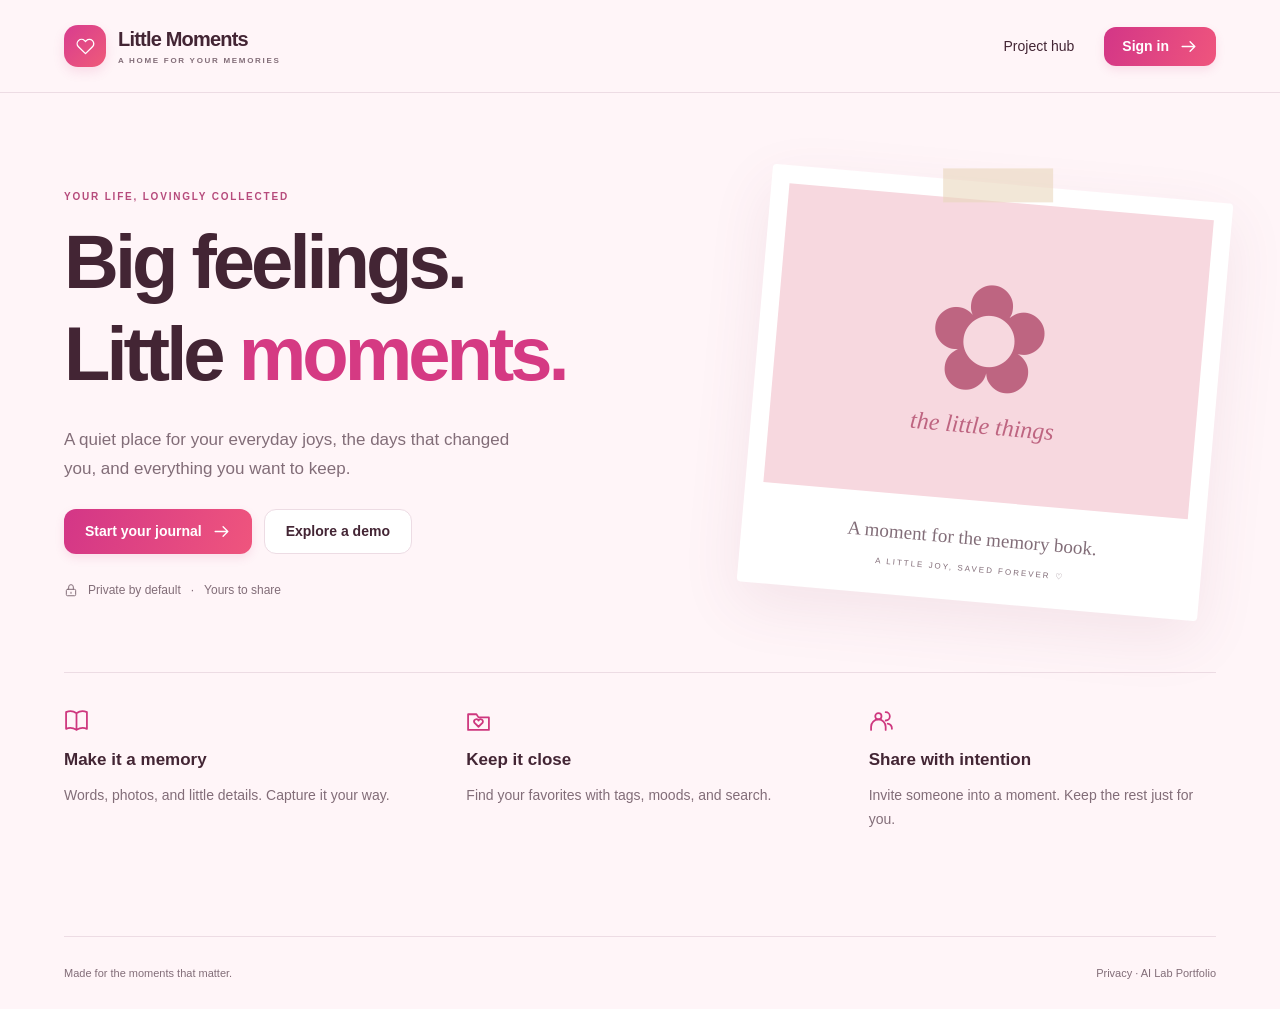
==== littlemoments/index.html @ affc3b86 "Add files via upload" ====
<!doctype html>
<html lang="en"><head><meta charset="utf-8"><meta name="viewport" content="width=device-width,initial-scale=1"><meta name="theme-color" content="#ce377e"><meta name="referrer" content="strict-origin-when-cross-origin"><title>Little Moments · Your memory journal</title><link rel="icon" href="icon.svg" type="image/svg+xml"><link rel="stylesheet" href="style.css"><script src="config.js" defer></script><script src="vendor/supabase.js" defer></script><script src="app.js" defer></script></head><body><div id="app"><main class="loading">Opening Little Moments…</main></div><noscript>Please enable JavaScript to use Little Moments.</noscript></body></html>
---- littlemoments/style.css ----
:root {
  font-family: "Segoe UI", Arial, sans-serif;
  color: #432534;
  background: #fff5f8;
  font-synthesis: none;
  --pink: #ce377e;
  --muted: #826d78;
  --line: #eddce4;
  --shadow: 0 8px 25px #59253809;
}
* {
  box-sizing: border-box;
}
body {
  margin: 0;
}
button,
input,
select,
textarea {
  font: inherit;
}
button,
a,
input,
select,
textarea {
  -webkit-tap-highlight-color: transparent;
}
button {
  cursor: pointer;
}
button:disabled {
  opacity: 0.55;
  cursor: wait;
}
button,
a {
  transition:
    background 0.16s,
    transform 0.16s;
}
button:focus-visible,
a:focus-visible,
input:focus-visible,
select:focus-visible,
textarea:focus-visible {
  outline: 3px solid #a74487;
  outline-offset: 3px;
}
button {
  border: 0;
  background: transparent;
  color: inherit;
}
a {
  color: inherit;
  text-decoration: none;
}
p {
  color: var(--muted);
  line-height: 1.7;
}
svg {
  width: 19px;
  height: 19px;
  stroke-width: 1.7;
  vertical-align: middle;
  flex-shrink: 0;
}
h1,
h2,
h3,
.brand {
  font-family: "Segoe UI", Arial, sans-serif;
}
h1 {
  font-size: 38px;
  letter-spacing: -1.5px;
  line-height: 1.22;
  margin: 12px 0;
}
h2 {
  font-size: 21px;
  letter-spacing: -0.6px;
}
h3 {
  font-size: 17px;
}
small {
  color: var(--muted);
}
header {
  display: flex;
  align-items: center;
  justify-content: space-between;
  padding: 25px 5%;
  border-bottom: 1px solid var(--line);
}
header nav {
  display: flex;
  align-items: center;
  gap: 30px;
  font-size: 14px;
}
.brand {
  display: flex;
  gap: 12px;
  align-items: center;
  font-size: 20px;
  font-weight: 800;
  letter-spacing: -0.8px;
}
.brand small {
  display: block;
  font-size: 8px;
  letter-spacing: 1.7px;
  font-weight: 600;
  margin-top: 5px;
}
.brandmark {
  display: grid;
  place-items: center;
  width: 42px;
  height: 42px;
  background: linear-gradient(135deg, #d83c8f, #ef5b79);
  border-radius: 14px;
  color: white;
  box-shadow: 0 5px 12px #d3397e22;
}
.primary,
.secondary {
  display: inline-flex;
  align-items: center;
  justify-content: center;
  gap: 10px;
  padding: 13px 21px;
  border-radius: 12px;
  font-weight: 600;
  font-size: 14px;
  white-space: nowrap;
}
.primary {
  background: linear-gradient(110deg, #d33687, #ef557d);
  color: white;
  box-shadow: 0 4px 10px #cc3e7d20;
}
.primary:hover {
  transform: translateY(-1px);
  filter: brightness(0.96);
}
.secondary {
  background: white;
  border: 1px solid var(--line);
}
.small {
  padding: 10px 18px;
}
.text-button {
  display: inline-flex;
  align-items: center;
  gap: 10px;
  color: #af346d;
  font-size: 13px;
  font-weight: 600;
}
.eyebrow {
  font-size: 10px;
  font-weight: 700;
  letter-spacing: 1.8px;
  color: #b64b7c;
}
.public {
  max-width: 1300px;
  margin: auto;
  padding: 0 5%;
}
.landing {
  display: grid;
  grid-template-columns: 1.3fr 1fr;
  gap: 90px;
  align-items: center;
  padding: 90px 0 70px;
}
.landing h1 {
  font-size: 76px;
  letter-spacing: -4px;
}
.landing h1 em,
.hero em {
  color: #d53a83;
  font-style: normal;
}
.landing p {
  max-width: 460px;
  font-size: 17px;
  margin: 25px 0;
}
.row {
  display: flex;
  gap: 12px;
}
.trust {
  display: flex;
  align-items: center;
  gap: 10px;
  font-size: 12px;
  color: var(--muted);
  margin-top: 27px;
}
.trust svg {
  width: 14px;
}
.keepsake {
  background: white;
  padding: 18px 18px 28px;
  box-shadow: 0 20px 60px #88425d18;
  transform: rotate(5deg);
  border-radius: 4px;
  position: relative;
}
.keepsake-art {
  height: 300px;
  display: flex;
  flex-direction: column;
  align-items: center;
  justify-content: center;
  background: #f7d8df;
  color: #be6581;
  font-size: 150px;
  line-height: 1;
}
.keepsake-art span {
  font-family: Georgia, serif;
  font-style: italic;
  font-size: 24px;
}
.keepsake p {
  text-align: center;
  font-family: Georgia, serif;
  font-size: 19px !important;
  margin: 22px 0 10px !important;
}
.keepsake small {
  display: block;
  text-align: center;
  font-size: 8px;
  letter-spacing: 2px;
}
.tape {
  position: absolute;
  top: -15px;
  left: 37%;
  width: 110px;
  height: 34px;
  background: #ead8bc99;
  transform: rotate(-5deg);
  z-index: 2;
}
.features {
  display: grid;
  grid-template-columns: repeat(3, 1fr);
  gap: 55px;
  padding: 35px 0 50px;
  border-top: 1px solid var(--line);
}
.features svg {
  color: var(--pink);
  width: 25px;
  height: 25px;
}
.features p {
  font-size: 14px;
}
.features h3 {
  margin-bottom: 6px;
}
footer {
  display: flex;
  justify-content: space-between;
  gap: 20px;
  padding: 30px 0;
  font-size: 11px;
  color: var(--muted);
  border-top: 1px solid var(--line);
  margin-top: 40px;
}
footer button {
  font-size: 11px;
  padding: 0;
}
.hero {
  background: white;
  border: 1px solid var(--line);
  border-radius: 25px;
  padding: 45px;
  margin-top: 40px;
}
.project-grid {
  display: grid;
  grid-template-columns: repeat(3, 1fr);
  gap: 25px;
  margin-top: 30px;
}
.project-art {
  display: grid;
  place-items: center;
  height: 140px;
  background: linear-gradient(120deg, #d73988, #ef547c);
  color: white;
  font-size: 70px;
  border-radius: 15px;
}
.shell {
  display: flex;
  min-height: 100vh;
}
aside {
  width: 245px;
  position: fixed;
  inset: 0 auto 0 0;
  background: #fffbfd;
  border-right: 1px solid var(--line);
  padding: 32px 22px;
  display: flex;
  flex-direction: column;
  z-index: 5;
}
aside .brand {
  font-size: 18px;
  gap: 10px;
}
aside .brandmark {
  width: 36px;
  height: 36px;
  border-radius: 12px;
}
aside .brand small {
  font-size: 7px;
  letter-spacing: 1.2px;
}
.nav-caption {
  font-size: 9px;
  letter-spacing: 2px;
  color: #a28c99;
  margin: 49px 15px 15px;
}
aside nav {
  display: grid;
  gap: 7px;
}
aside nav button {
  display: flex;
  align-items: center;
  gap: 12px;
  padding: 13px 14px;
  text-align: left;
  font-size: 13px;
  border-radius: 10px;
  color: #826b78;
}
aside nav button.active {
  background: #fbe6ee;
  color: #b93374;
  font-weight: 700;
}
.count {
  margin-left: auto;
  background: white;
  padding: 2px 6px;
  border-radius: 5px;
  font-size: 10px;
}
.sidebar-bottom {
  margin-top: auto;
}
.private-note {
  padding: 19px 12px;
  background: #fff3f7;
  border: 1px solid #f3e2e9;
  border-radius: 12px;
  margin: 30px 0 20px;
}
.private-note svg {
  color: #c16890;
  display: block;
  margin-bottom: 10px;
  width: 17px;
}
.private-note strong {
  font-size: 11px;
}
.private-note p {
  font-size: 10px;
  line-height: 1.6;
  margin-bottom: 0;
}
.sidebar-bottom > button {
  font-size: 12px;
  display: flex;
  gap: 10px;
  align-items: center;
  padding: 10px;
}
.workspace {
  margin-left: 245px;
  width: calc(100% - 245px);
}
.topbar {
  height: 80px;
  padding: 20px 45px;
  background: #fffafd;
}
.topbar > span {
  font-size: 9px;
  letter-spacing: 1.6px;
  color: #947d89;
}
.avatar {
  background: #f4dce8;
  border: 3px solid white;
  box-shadow: 0 0 0 1px #eddae3;
  border-radius: 50%;
  width: 35px;
  height: 35px;
  color: #b64a7b;
  font-weight: 700;
}
.journal-main {
  max-width: 1400px;
  padding: 42px 45px;
  margin: auto;
}
.page-heading {
  display: flex;
  justify-content: space-between;
  align-items: center;
  gap: 20px;
  margin-bottom: 30px;
}
.page-heading h1 {
  font-size: 32px;
  letter-spacing: -1.3px;
}
.page-heading p {
  font-size: 13px;
  margin: 10px 0 0;
}
.prompt {
  display: flex;
  align-items: center;
  gap: 20px;
  border: 1px solid #edcfdc;
  background: linear-gradient(110deg, #fbe8ef, #fff5f7);
  padding: 24px;
  border-radius: 16px;
  margin: 10px 0 32px;
}
.prompt-icon {
  width: 57px;
  height: 57px;
  border-radius: 50%;
  display: grid;
  place-items: center;
  background: #fff7fb;
  color: #c96c94;
  font-size: 38px;
}
.prompt h3 {
  margin: 8px 0 4px;
  font-size: 17px;
}
.prompt p {
  font-size: 11px;
  margin: 0;
}
.prompt .eyebrow {
  font-size: 8px;
}
.prompt button {
  margin-left: auto;
  white-space: nowrap;
}
.toolbar {
  display: flex;
  align-items: center;
  gap: 12px;
  margin-bottom: 22px;
}
.search {
  display: flex;
  align-items: center;
  gap: 10px;
  background: white;
  border: 1px solid var(--line);
  border-radius: 10px;
  padding: 0 13px;
  max-width: 390px;
  width: 100%;
  color: #ac95a1;
}
.search input {
  border: 0;
  padding: 12px 0;
  min-width: 0;
  background: none;
  outline: 0;
  width: 100%;
  font-size: 12px;
}
.toolbar select {
  font-size: 12px;
  width: auto;
  background: white;
  padding: 12px;
  border-radius: 10px;
}
.toolbar > span {
  margin-left: auto;
  font-size: 10px;
  color: #a08996;
  white-space: nowrap;
}
.memory-grid {
  display: grid;
  grid-template-columns: repeat(3, minmax(0, 1fr));
  gap: 22px;
}
.memory-card {
  border-radius: 16px;
  overflow: hidden;
  background: #fff;
  border: 1px solid var(--line);
  box-shadow: var(--shadow);
}
.card-open {
  display: block;
  width: 100%;
  padding: 0;
  text-align: left;
}
.card-open:hover h2 {
  color: var(--pink);
}
.memory-art {
  height: 180px;
  display: flex;
  align-items: center;
  justify-content: center;
  position: relative;
  overflow: hidden;
}
.memory-art > span {
  font-size: 100px;
  font-family: Georgia, serif;
  opacity: 0.75;
  transform: rotate(-15deg);
}
.memory-art small {
  position: absolute;
  right: 12px;
  top: 12px;
  background: #ffffffa1;
  border-radius: 20px;
  padding: 5px 10px;
  font-size: 9px;
  color: inherit;
}
.grateful {
  background: #f5dce4;
  color: #bb6c86;
}
.excited {
  background: #e8dff0;
  color: #9e7ebc;
}
.calm {
  background: #e1ebe4;
  color: #7f9b86;
}
.happy {
  background: #f9edcb;
  color: #c5a14d;
}
.nostalgic {
  background: #eee0d4;
  color: #b58c69;
}
.sad {
  background: #dfe8f1;
  color: #8ba1b7;
}
.card-body {
  padding: 20px 20px 16px;
}
.card-body time {
  font-size: 9px;
  letter-spacing: 0.6px;
  color: #a58c99;
  text-transform: uppercase;
}
.card-body h2 {
  font-size: 17px;
  line-height: 1.5;
  margin: 9px 0;
}
.card-body p {
  font-size: 12px;
  line-height: 1.8;
  display: -webkit-box;
  -webkit-line-clamp: 3;
  -webkit-box-orient: vertical;
  overflow: hidden;
  min-height: 64px;
  margin: 8px 0 15px;
  overflow-wrap: anywhere;
}
.tags {
  display: flex;
  gap: 6px;
  flex-wrap: wrap;
}
.tags span {
  font-size: 9px;
  padding: 4px 8px;
  background: #fcf0f4;
  border-radius: 5px;
  color: #b07992;
}
.card-footer {
  display: flex;
  justify-content: space-between;
  align-items: center;
  margin: 0 20px;
  padding: 12px 0;
  border-top: 1px solid #f4eaf0;
}
.card-footer > span {
  display: flex;
  gap: 5px;
  align-items: center;
  font-size: 9px;
  color: #ab94a1;
}
.card-footer svg {
  width: 13px;
  height: 13px;
}
.favorite {
  color: #bda9b3;
  padding: 5px;
}
.favorite.selected {
  color: #d34486;
}
.favorite.selected svg {
  fill: #efcade;
}
.workspace footer {
  margin: 30px 45px 0;
}
.empty {
  grid-column: 1/-1;
  text-align: center;
  padding: 60px 20px;
  border: 1px dashed #dfc4d1;
  border-radius: 15px;
  background: #fffafd;
}
.empty > svg {
  color: #c3769a;
  width: 35px;
  height: 35px;
}
.empty p {
  font-size: 13px;
}
.notice {
  border-radius: 10px;
  padding: 13px 18px;
  background: #f6e5ed;
  color: #844562;
  font-size: 13px;
  overflow-wrap: anywhere;
}
.announcement {
  display: flex;
  align-items: center;
  gap: 10px;
  background: #fff5d9;
  padding: 14px;
  border-radius: 12px;
  margin-bottom: 20px;
  font-size: 13px;
}
.panel {
  padding: 27px;
  border-radius: 18px;
  background: white;
  border: 1px solid var(--line);
  margin-bottom: 20px;
  box-shadow: var(--shadow);
}
.panel p {
  font-size: 13px;
}
.settings-grid {
  display: grid;
  grid-template-columns: 1fr 1fr;
  gap: 20px;
}
.sharing-code {
  display: block;
  padding: 15px;
  background: #fff4f8;
  border-radius: 10px;
  overflow-wrap: anywhere;
  font-size: 12px;
  margin: 20px 0;
}
.danger {
  color: #ac2d4f;
  padding: 12px;
  font-size: 13px;
}
.table-wrap {
  overflow: auto;
}
table {
  border-collapse: collapse;
  width: 100%;
  font-size: 12px;
  text-align: left;
}
th,
td {
  padding: 15px 10px;
  border-bottom: 1px solid var(--line);
}
td small {
  display: block;
  font-size: 9px;
  margin-top: 5px;
}
td button {
  color: var(--pink);
}
form {
  display: grid;
  gap: 17px;
}
label {
  display: grid;
  gap: 8px;
  font-size: 12px;
  font-weight: 600;
}
input,
select,
textarea {
  border: 1px solid #e7d6df;
  background: #fffcfd;
  border-radius: 9px;
  padding: 12px;
  color: #523341;
  width: 100%;
  font-size: 14px;
}
textarea {
  resize: vertical;
}
input::placeholder,
textarea::placeholder {
  color: #b39ea9;
}
label small {
  display: inline;
  font-weight: 400;
  font-size: 10px;
}
dialog {
  width: min(600px, calc(100% - 28px));
  max-height: 90vh;
  overflow: auto;
  border: 1px solid #eedce5;
  border-radius: 22px;
  padding: 35px;
  color: #432534;
  box-shadow: 0 25px 100px #40203333;
}
dialog::backdrop {
  background: #41243766;
  backdrop-filter: blur(4px);
}
dialog h2 {
  font-size: 27px;
  margin: 12px 0 18px;
}
dialog > p {
  font-size: 13px;
}
.close {
  position: absolute;
  right: 13px;
  top: 13px;
  padding: 7px;
  border-radius: 50%;
  color: #967887;
}
.close:hover {
  background: #fbe9f2;
}
.form-row {
  display: grid;
  grid-template-columns: 1fr 1fr;
  gap: 15px;
}
.hint {
  font-size: 11px !important;
  color: #9b8290;
  line-height: 1.7;
}
.hint svg {
  width: 13px;
}
.dialog-status {
  padding: 12px;
  background: #fff0f3;
  color: #993b60;
  border-radius: 9px;
  font-size: 12px;
  overflow-wrap: anywhere;
}
.auth-links {
  display: flex;
  justify-content: space-between;
  margin-top: 18px;
}
.auth-links button {
  font-size: 12px;
  color: #af3d76;
}
.full {
  width: 100%;
  margin-top: 20px;
}
.detail-mood {
  display: grid;
  place-items: center;
  font-size: 65px;
  height: 120px;
  border-radius: 12px;
  margin: 15px 0 23px;
}
.story {
  white-space: pre-wrap;
  overflow-wrap: anywhere;
  line-height: 1.9;
}
.detail-actions {
  display: flex;
  flex-wrap: wrap;
  gap: 8px;
  border-top: 1px solid var(--line);
  padding-top: 20px;
  margin-top: 25px;
}
.file-row {
  display: flex;
  align-items: center;
  justify-content: space-between;
  gap: 10px;
  border: 1px solid var(--line);
  border-radius: 8px;
  padding: 10px;
  margin: 9px 0;
  font-size: 12px;
}
.file-row button {
  display: flex;
  gap: 8px;
  align-items: center;
  overflow-wrap: anywhere;
  text-align: left;
}
.file-row code {
  overflow-wrap: anywhere;
  font-size: 10px;
}
.file-row svg {
  width: 15px;
}
.upload {
  position: relative;
  cursor: pointer;
  text-align: center;
  padding: 14px;
  background: #fff1f7;
  border: 1px dashed #da9bb9;
  border-radius: 10px;
  margin-top: 12px;
  color: #b13e74;
}
.upload input {
  font-size: 12px;
  background: white;
}
.empty-files {
  font-size: 12px;
}
.loading {
  display: grid;
  place-items: center;
  min-height: 100vh;
  color: #b14b7b;
}
@media (min-width: 1500px) {
  .memory-art {
    height: 220px;
  }
}
@media (max-width: 1150px) {
  aside {
    width: 215px;
    padding: 27px 16px;
  }
  .workspace {
    margin-left: 215px;
    width: calc(100% - 215px);
  }
  .journal-main {
    padding: 32px 25px;
  }
  .topbar {
    padding: 20px 25px;
  }
  .memory-grid {
    grid-template-columns: repeat(2, minmax(0, 1fr));
  }
  .page-heading h1 {
    font-size: 28px;
  }
  .prompt button {
    font-size: 0;
  }
  .prompt button svg {
    font-size: initial;
  }
  .landing {
    gap: 45px;
  }
  .landing h1 {
    font-size: 62px;
  }
  .keepsake-art {
    height: 260px;
  }
}
@media (max-width: 760px) {
  header {
    padding: 20px;
  }
  header nav {
    gap: 12px;
  }
  header nav > a {
    display: none;
  }
  .public {
    padding: 0 22px;
  }
  .landing {
    grid-template-columns: 1fr;
    padding: 55px 0 30px;
    gap: 45px;
  }
  .landing h1 {
    font-size: 59px;
  }
  .landing p {
    font-size: 15px;
  }
  .keepsake {
    max-width: 340px;
    margin: 0 auto 25px;
    transform: rotate(3deg);
    width: 85%;
  }
  .keepsake-art {
    height: 220px;
  }
  .features {
    gap: 25px;
    grid-template-columns: 1fr;
  }
  .features article {
    border-bottom: 1px solid var(--line);
    padding-bottom: 12px;
  }
  .project-grid {
    grid-template-columns: 1fr;
  }
  .hero {
    padding: 25px;
  }
  .hero h1 {
    font-size: 32px;
  }
  aside {
    position: static;
    width: 100%;
    padding: 18px 20px;
    border-right: 0;
    border-bottom: 1px solid var(--line);
  }
  aside .brand {
    font-size: 19px;
  }
  aside nav {
    display: flex;
    overflow: auto;
    margin-top: 15px;
    gap: 5px;
  }
  aside nav button {
    white-space: nowrap;
    padding: 10px;
    font-size: 11px;
    gap: 6px;
  }
  aside nav svg {
    width: 15px;
  }
  .nav-caption,
  .sidebar-bottom .private-note {
    display: none;
  }
  .sidebar-bottom {
    position: absolute;
    top: 24px;
    right: 14px;
  }
  .sidebar-bottom > button {
    font-size: 0;
  }
  .sidebar-bottom > button svg {
    width: 20px;
  }
  .shell {
    display: block;
  }
  .workspace {
    margin: 0;
    width: 100%;
  }
  .topbar {
    height: 55px;
    padding: 12px 22px;
  }
  .topbar > span {
    font-size: 7px;
    letter-spacing: 1px;
  }
  .journal-main {
    padding: 28px 20px;
  }
  .page-heading {
    align-items: flex-start;
    flex-direction: column;
    gap: 17px;
  }
  .page-heading h1 {
    font-size: 29px;
  }
  .page-heading .primary {
    padding: 11px 16px;
  }
  .prompt {
    gap: 12px;
    padding: 18px;
  }
  .prompt-icon {
    width: 40px;
    flex-shrink: 0;
    height: 40px;
    font-size: 30px;
  }
  .prompt h3 {
    font-size: 15px;
  }
  .prompt p {
    font-size: 10px;
  }
  .memory-grid {
    gap: 15px;
  }
  .memory-art {
    height: 140px;
  }
  .memory-art > span {
    font-size: 80px;
  }
  .card-body {
    padding: 15px;
  }
  .card-body h2 {
    font-size: 15px;
  }
  .card-body p {
    font-size: 11px;
  }
  .card-footer {
    margin: 0 15px;
  }
  .toolbar {
    flex-wrap: wrap;
  }
  .toolbar .search {
    max-width: none;
  }
  .toolbar select {
    flex: 1;
  }
  .settings-grid {
    grid-template-columns: 1fr;
    gap: 0;
  }
  .workspace footer {
    margin: 20px;
  }
  .panel {
    padding: 20px;
  }
  .form-row {
    grid-template-columns: 1fr;
  }
  dialog {
    padding: 30px 22px;
  }
  footer {
    font-size: 10px;
    flex-wrap: wrap;
  }
  .row {
    flex-wrap: wrap;
  }
}
@media (max-width: 420px) {
  .memory-grid {
    grid-template-columns: 1fr;
  }
  .memory-art {
    height: 180px;
  }
  .card-body p {
    min-height: auto;
  }
  .landing h1 {
    font-size: 52px;
  }
}
@media (prefers-reduced-motion: reduce) {
  * {
    transition: none !important;
    scroll-behavior: auto !important;
  }
}

/* Offline edition refinements */
[hidden] { display:none !important; }
.story, h2, .brand { overflow-wrap:anywhere; }
#attachment-preview { max-width:100%; }
@media(max-width:480px){header .brand {font-size:16px;gap:7px;}header .brand small {font-size:6px;}header .primary.small {font-size:11px;padding:10px;} .landing h1{letter-spacing:-2px;} }

.social-logins{text-align:center;border-top:1px solid var(--line);margin-top:22px;padding-top:14px}.social-logins .full{margin-top:10px}

:root[data-theme="dark"]{color-scheme:dark;background:#211b26;color:#f5e6ef;--muted:#c9b6c2;--line:#594352;--shadow:none}
[data-theme="dark"] aside,[data-theme="dark"] header,[data-theme="dark"] .panel,[data-theme="dark"] .memory-card,[data-theme="dark"] dialog,[data-theme="dark"] .search,[data-theme="dark"] .empty{background:#302535;color:#f5e6ef}
[data-theme="dark"] input,[data-theme="dark"] select,[data-theme="dark"] textarea{background:#271f2c;color:#f5e6ef;border-color:#796375}
[data-theme="dark"] .prompt,[data-theme="dark"] .private-note,[data-theme="dark"] .notice,[data-theme="dark"] .tags span{background:#493044;color:#f7ddea}
[data-theme="dark"] .secondary,[data-theme="dark"] aside nav button.active{background:#57394e;color:#fff}
[data-theme="dark"] .hint,[data-theme="dark"] .eyebrow,[data-theme="dark"] .topbar>span{color:#e9b9d0}
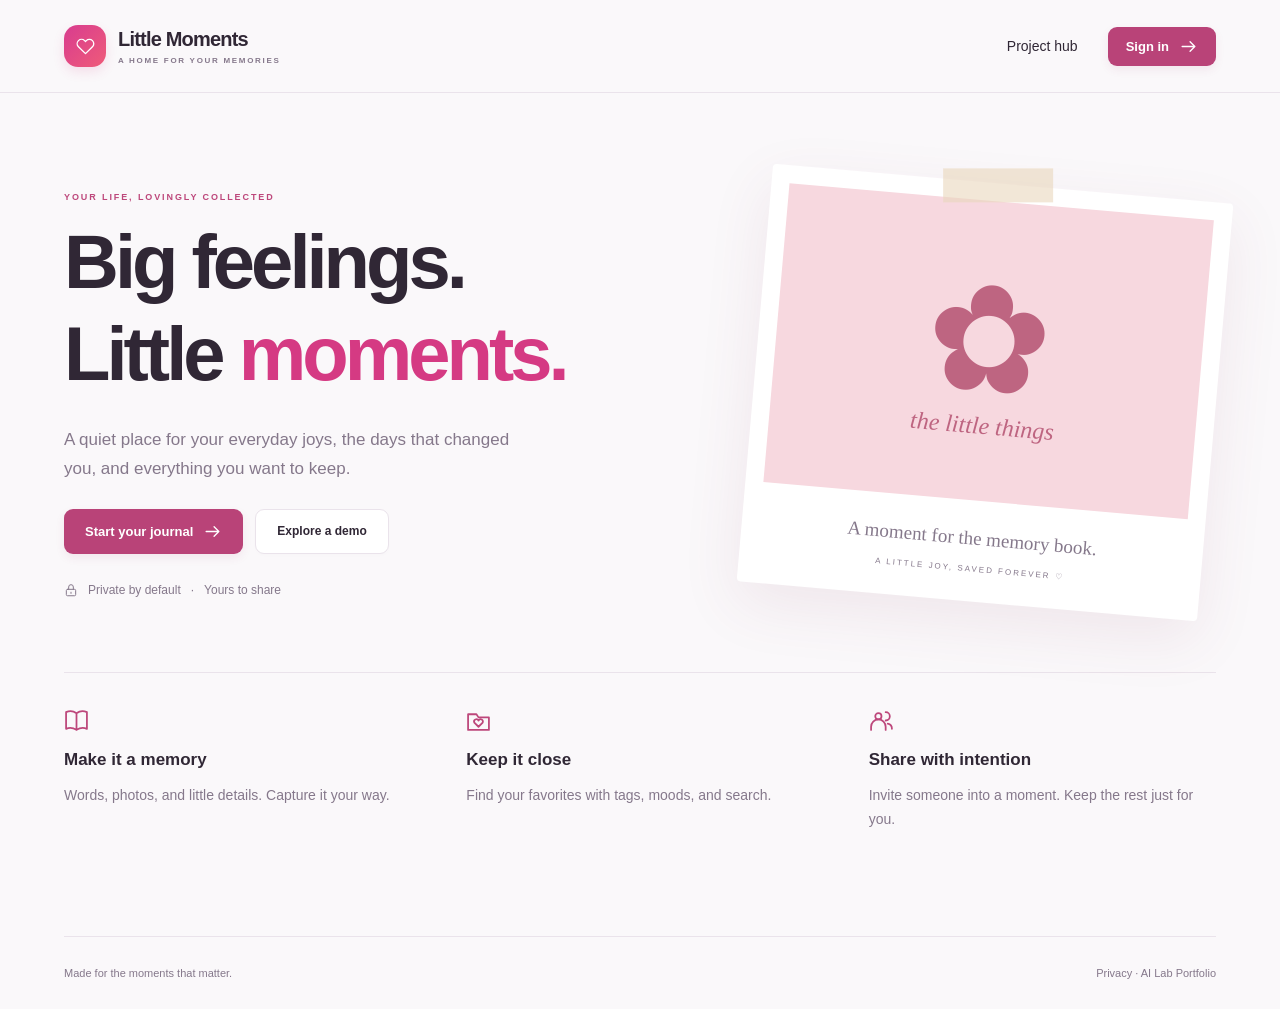
==== commit 31ad1122: "Update index.html" ====
--- a/littlemoments/index.html
+++ b/littlemoments/index.html
@@ -1,2 +1,2 @@
 <!doctype html>
-<html lang="en"><head><meta charset="utf-8"><meta name="viewport" content="width=device-width,initial-scale=1"><meta name="theme-color" content="#ce377e"><meta name="referrer" content="strict-origin-when-cross-origin"><title>Little Moments · Your memory journal</title><link rel="icon" href="icon.svg" type="image/svg+xml"><link rel="stylesheet" href="style.css"><script src="config.js" defer></script><script src="vendor/supabase.js" defer></script><script src="app.js" defer></script></head><body><div id="app"><main class="loading">Opening Little Moments…</main></div><noscript>Please enable JavaScript to use Little Moments.</noscript></body></html>+<html lang="en"><head><meta charset="utf-8"><meta name="viewport" content="width=device-width,initial-scale=1"><meta name="theme-color" content="#ce377e"><meta name="referrer" content="strict-origin-when-cross-origin"><title>Little Moments · Your memory journal</title><link rel="icon" href="icon.svg" type="image/svg+xml"><link rel="stylesheet" href="style.css?v=workspace2"><script src="config.js" defer></script><script src="vendor/supabase.js" defer></script><script src="app.js?v=workspace2" defer></script></head><body><div id="app"><main class="loading">Opening Little Moments…</main></div><noscript>Please enable JavaScript to use Little Moments.</noscript></body></html>
--- a/littlemoments/style.css
+++ b/littlemoments/style.css
@@ -1180,3 +1180,13 @@
 [data-theme="dark"] .prompt,[data-theme="dark"] .private-note,[data-theme="dark"] .notice,[data-theme="dark"] .tags span{background:#493044;color:#f7ddea}
 [data-theme="dark"] .secondary,[data-theme="dark"] aside nav button.active{background:#57394e;color:#fff}
 [data-theme="dark"] .hint,[data-theme="dark"] .eyebrow,[data-theme="dark"] .topbar>span{color:#e9b9d0}
+
+/* Workspace design inspired by the AP Study Hub's navigation and dashboard hierarchy. */
+:root{--surface:#ffffff;--canvas:#faf8fa;--surface-soft:#f4eff3;--ink:#302735;--muted:#85788b;--line:#eae3eb;--accent:#bd477b;--pink:#bd477b;--accent-soft:#f8e8f0;--shadow:0 4px 18px #33213c05;background:var(--canvas);color:var(--ink);font-family:Inter,'Segoe UI',Arial,sans-serif}
+:root[data-theme="dark"]{color-scheme:dark;--surface:#211f29;--canvas:#18171e;--surface-soft:#2b2734;--ink:#f2eaf3;--muted:#b8aabb;--line:#38313f;--accent:#f19ebd;--pink:#e780aa;--accent-soft:#3a2635;--shadow:none;background:var(--canvas);color:var(--ink)}
+body{background:var(--canvas);color:var(--ink)}h1,h2,h3,.brand{font-family:Inter,'Segoe UI',Arial,sans-serif}h1{font-weight:650;letter-spacing:-1.4px}button,a,input{touch-action:manipulation}button{color:inherit}p,small{color:var(--muted)}.primary{background:#b94378;color:white;box-shadow:0 4px 10px #a2366615;border-radius:9px;font-size:13px}.primary:hover{background:#a43568;transform:translateY(-1px)}.secondary{background:var(--surface);border:1px solid var(--line);color:var(--ink);border-radius:9px;font-size:12px;box-shadow:0 2px 3px #00000003}.secondary:hover{background:var(--surface-soft)}.text-button{color:var(--accent);font-size:12px}.eyebrow{color:var(--accent)!important;font-size:9px;font-weight:700;letter-spacing:1.9px}.shell{background:var(--canvas)}.shell aside{width:236px;padding:30px 19px;background:var(--surface)!important;border-color:var(--line)}aside .brand{font-size:17px;gap:9px}aside .brandmark{width:34px;height:34px;border-radius:11px}aside .brand small{font-size:6px;letter-spacing:1px}.sidebar-create{width:100%;margin-top:37px;margin-bottom:10px;padding:12px}.nav-caption{font-size:8px;letter-spacing:1.7px;margin:27px 13px 14px;color:var(--muted)}aside nav{gap:5px}aside nav button{font-size:12px;padding:11px 13px;color:var(--muted);font-weight:500;gap:12px}aside nav button.active{background:var(--accent-soft)!important;color:var(--accent)!important;font-weight:650}.nav-symbol{font-size:19px;width:20px;text-align:center}.count{background:var(--surface-soft);color:var(--muted);font-size:10px;padding:2px 6px}.sidebar-note{margin:26px 0;padding:20px 15px;border:1px solid var(--line);border-radius:12px;background:var(--canvas)}.sidebar-note>span{display:block;color:var(--accent);font-size:29px;margin-bottom:9px}.sidebar-note strong{font-size:12px}.sidebar-note p{font-size:11px;margin-bottom:0}.sidebar-person{display:flex!important;align-items:center;gap:12px!important;padding:5px 8px!important;text-align:left;width:100%}.sidebar-person strong{font-size:11px;display:block}.sidebar-person small{font-size:10px;display:block;margin-top:4px}.workspace{margin-left:236px;width:calc(100% - 236px)}.topbar{height:76px;padding:0 42px;background:var(--surface)!important;border-bottom:1px solid var(--line)}.breadcrumb{font-size:11px;color:var(--muted)}.breadcrumb span{padding:0 13px;color:var(--line)}.breadcrumb strong{color:var(--ink);font-weight:500}.top-actions{display:flex;align-items:center;gap:19px}.demo-pill,.saved-pill{font-size:10px;color:var(--muted)}.demo-pill{padding:5px 9px;border:1px solid var(--line);border-radius:5px}.avatar{background:var(--accent-soft);border:2px solid var(--surface);box-shadow:0 0 0 1px var(--line);color:var(--accent);font-size:11px;width:32px;height:32px;display:grid;place-items:center;flex-shrink:0}.profile-control{position:relative}.profile-trigger{display:flex;align-items:center;gap:10px;font-size:11px;padding:5px}.profile-trigger>span:last-child{margin-left:8px;color:var(--muted)}.profile-dropdown{position:absolute;right:0;top:49px;z-index:20;width:245px;background:var(--surface);border:1px solid var(--line);border-radius:13px;box-shadow:0 15px 45px #13091722;padding:8px}.menu-identity{padding:13px 12px;border-bottom:1px solid var(--line);margin-bottom:7px}.menu-identity strong{font-size:13px;display:block}.menu-identity small{font-size:10px;display:block;margin-top:5px}.profile-dropdown>button,.profile-dropdown>a{display:block;text-align:left;width:100%;font-size:12px;border-radius:6px;padding:11px 12px}.profile-dropdown>button:hover,.profile-dropdown>a:hover{background:var(--surface-soft)}.menu-signout{color:var(--accent)!important;border-top:1px solid var(--line);margin-top:6px}.theme-switch{width:57px;height:29px;border-radius:30px;position:relative;background:var(--surface-soft);border:1px solid var(--line);padding:0;display:flex;align-items:center;justify-content:space-around;color:var(--muted);flex-shrink:0}.theme-sun,.theme-moon{font-size:16px;z-index:2}.switch-thumb{position:absolute;width:23px;height:23px;border-radius:50%;top:2px;left:2px;background:var(--surface);box-shadow:0 1px 4px #00000022;transition:transform .2s}.theme-switch[aria-checked="true"] .switch-thumb{transform:translateX(28px)}.theme-switch[aria-checked="true"]{border-color:#77586e}.journal-main{max-width:1480px;padding:42px 42px 20px}.page-heading{margin-bottom:31px}.page-heading h1{font-size:30px;margin-top:13px;line-height:1.3}.page-heading p{font-size:12px;margin-top:10px}.page-heading>.primary{padding:12px 18px}.metric-grid{display:grid;grid-template-columns:repeat(3,minmax(0,1fr));gap:19px;margin-bottom:34px}.metric{border:1px solid var(--line);background:var(--surface);border-radius:13px;padding:22px;display:flex;flex-direction:column;position:relative;min-height:140px;box-shadow:var(--shadow)}.metric>span:not(.metric-icon){font-size:11px;color:var(--muted);margin-bottom:10px}.metric>strong{font-size:31px;font-weight:600;line-height:1}.metric>small{font-size:10px;margin-top:13px}.metric-icon{position:absolute;right:20px;top:20px;background:var(--accent-soft);color:var(--accent);border-radius:9px;display:grid;place-items:center;width:34px;height:34px;font-size:20px}.overview-split{display:grid;grid-template-columns:minmax(0,1fr) 265px;gap:27px}.section-heading{display:flex;align-items:center;justify-content:space-between;margin-bottom:19px;gap:12px}.section-heading h2{font-size:18px;font-weight:600;margin:7px 0 0}.section-heading>span{font-size:11px;color:var(--muted)}.recent-grid{grid-template-columns:repeat(2,minmax(0,1fr));gap:19px}.memory-card{background:var(--surface)!important;border-color:var(--line);border-radius:13px;box-shadow:var(--shadow);transition:transform .18s,border-color .18s}.memory-card:hover{transform:translateY(-3px);border-color:#c797b1}.memory-art{height:145px}.memory-art>span{font-size:80px}.card-body{padding:18px 19px 13px}.card-body h2{font-size:16px;font-weight:600;line-height:1.4;margin:10px 0}.card-body time{font-size:8px;letter-spacing:1px}.card-body p{font-size:11px;min-height:57px;-webkit-line-clamp:3}.card-footer{margin:0 18px;border-color:var(--line);padding:9px 0}.card-footer>span{font-size:9px}.tags span{background:var(--surface-soft)!important;color:var(--muted)!important;font-size:9px}.inspiration-card{padding:24px;background:var(--accent-soft);border:1px solid var(--line);border-radius:14px;margin-top:3px}.inspiration-flower{display:block;font-size:83px;color:var(--accent);line-height:1;margin:25px 0 18px}.inspiration-card h2{font-family:Georgia,serif;font-size:27px;font-weight:400;line-height:1.2;letter-spacing:-.6px}.inspiration-card p{font-size:11px;line-height:1.8}.inspiration-card .primary{width:100%;margin-top:14px;font-size:11px}.mini-panel{padding:24px;border:1px solid var(--line);background:var(--surface);border-radius:14px;margin-top:20px}.mini-panel h3{font-size:14px;margin:12px 0 19px}.mood-line{display:flex;justify-content:space-between;padding:10px 0;border-bottom:1px solid var(--line);font-size:11px;color:var(--muted)}.mood-line:last-child{border:0}.mood-line strong{color:var(--ink);font-size:11px}.toolbar{padding:0;margin:23px 0}.toolbar select,.search{background:var(--surface)!important;color:var(--ink);border-color:var(--line)}.trash-notice{display:flex;align-items:center;gap:19px;background:var(--surface-soft);border:1px solid var(--line);border-radius:12px;padding:24px;margin-bottom:27px}.trash-notice>span:first-child{font-size:34px;color:var(--accent)}.trash-notice strong{font-size:13px}.trash-notice p{font-size:11px;margin:6px 0 0}.trash-total{margin-left:auto;white-space:nowrap;font-size:11px;color:var(--muted)}.trash-list{border:1px solid var(--line);background:var(--surface);border-radius:13px;overflow:hidden}.trash-list-heading,.trash-row{display:grid;grid-template-columns:minmax(0,1fr) 160px 180px;align-items:center;gap:15px;padding:19px 24px}.trash-list-heading{font-size:8px;color:var(--muted);letter-spacing:1.4px;background:var(--surface-soft)}.trash-row{border-top:1px solid var(--line)}.trash-row>div:first-child{display:flex;align-items:center;gap:15px;min-width:0}.trash-icon{display:grid;place-items:center;width:44px;height:44px;border-radius:10px;font-size:27px;flex-shrink:0}.trash-row strong{font-size:12px}.trash-row small{display:block;font-size:10px;margin-top:6px}.trash-row time{font-size:11px;color:var(--muted)}.trash-row .secondary{padding:8px 12px;font-size:11px}.trash-row .danger{font-size:11px;padding:8px}.trash-empty{border:0;border-radius:0;background:transparent!important;padding:70px 20px}.trash-empty>span{font-size:44px;color:var(--muted)}.trash-empty h2{font-size:22px}.trash-empty .secondary{margin-top:15px}.shared-layout{display:grid;grid-template-columns:minmax(0,1fr) 280px;gap:28px;margin-top:15px}.badge{font-size:10px;background:var(--accent-soft);color:var(--accent);padding:4px 8px;border-radius:5px;vertical-align:middle}.shared-empty{border:1px dashed var(--line);border-radius:15px;min-height:390px;padding:55px 35px;text-align:center;background:var(--surface)}.envelope-art{font-size:85px;color:var(--accent);transform:rotate(-12deg);margin-bottom:25px}.shared-empty h2{font:26px Georgia,serif}.shared-empty p{font-size:12px;max-width:350px;margin:15px auto 25px}.shared-empty>span{font-size:10px;border:1px solid var(--line);padding:8px 13px;border-radius:20px;color:var(--muted)}.sharing-pass{align-self:start;padding:28px 24px;background:var(--accent-soft);border:1px solid var(--line);border-radius:14px;position:relative}.sharing-pass h2{font:29px/1.2 Georgia,serif;margin:22px 0 18px}.sharing-pass p{font-size:12px}.sharing-pass label{font-size:10px;margin-top:25px}.sharing-pass code{font-size:10px;overflow-wrap:anywhere;background:var(--surface);border:1px dashed var(--line);padding:15px;border-radius:8px;line-height:1.8;font-weight:400}.sharing-pass .primary{width:100%;margin-top:16px}.sharing-pass>small{display:block;font-size:10px;line-height:1.8;margin-top:18px}.shared-letter{display:flex;gap:20px;padding:24px;border:1px solid var(--line);border-radius:13px;background:var(--surface);margin-bottom:16px;align-items:center}.letter-symbol{width:65px;height:80px;flex-shrink:0;display:grid;place-items:center;border-radius:10px;font-size:42px}.shared-letter h2{font-size:17px;margin:10px 0}.shared-letter p{font-size:11px}.shared-letter time{font-size:10px;color:var(--muted)}.shared-letter .secondary{white-space:nowrap}.profile-layout{display:grid;grid-template-columns:280px minmax(0,1fr);gap:27px;align-items:start}.profile-summary{border:1px solid var(--line);background:var(--surface);border-radius:15px;overflow:hidden;text-align:center;padding-bottom:28px}.profile-cover{height:110px;background:var(--accent-soft);color:#bf7d9e;display:flex;align-items:center;justify-content:flex-end;padding:15px;font-size:80px;overflow:hidden}.profile-large-avatar{width:76px;height:76px;border-radius:50%;margin:-38px auto 18px;position:relative;display:grid;place-items:center;background:var(--accent-soft);border:5px solid var(--surface);font-size:28px;color:var(--accent);font-weight:600}.profile-summary h2{font-size:22px;margin-bottom:12px}.profile-summary>p{font-size:11px;padding:0 22px;margin:20px 0}.role-badge{font-size:9px;border:1px solid var(--line);padding:5px 10px;border-radius:20px;color:var(--accent)}.profile-counts{display:grid;grid-template-columns:1fr 1fr;margin:25px;border-top:1px solid var(--line);border-bottom:1px solid var(--line);padding:20px 0}.profile-counts strong{font-size:23px;display:block;font-weight:600}.profile-counts span{font-size:10px;color:var(--muted);display:block;margin-top:5px}.profile-summary>a{font-size:10px;color:var(--accent)}.settings-stack{display:grid;gap:20px}.settings-section{border:1px solid var(--line);background:var(--surface);border-radius:14px;padding:27px}.settings-section h2{font-size:18px;font-weight:600;margin:12px 0 24px}.settings-section label{font-size:11px}.settings-section input{background:var(--canvas);border-color:var(--line);font-size:12px}.settings-detail{display:flex;justify-content:space-between;font-size:11px;margin:23px 0;color:var(--muted)}.settings-detail strong{color:var(--ink);font-weight:500}.preference-row,.account-action{display:flex;align-items:center;justify-content:space-between;gap:24px}.preference-row strong,.account-action strong{font-size:12px}.preference-row p,.account-action p{font-size:11px;margin-bottom:0}.account-action{padding:18px 0;border-bottom:1px solid var(--line)}.account-action:last-child{border:0}.account-action .secondary{white-space:nowrap;padding:10px 14px;font-size:11px}.danger-zone{border-color:#cf8b9c55}.danger-zone h2{color:#ca6c86;margin-bottom:12px}.danger-zone p{font-size:12px}.danger-zone .danger{border:1px solid #cf8b9c66;border-radius:8px;margin-top:8px;color:#b94c6b}.admin-banner{display:flex;align-items:center;gap:20px;padding:25px;background:var(--accent-soft);border:1px solid var(--line);border-radius:13px;margin-bottom:25px}.admin-banner>span{font-size:40px;color:var(--accent)}.admin-banner strong{font-size:14px}.admin-banner p{font-size:11px;margin:5px 0 0}.admin-banner button{margin-left:auto;white-space:nowrap}.admin-workspace .panel{border-radius:14px;background:var(--surface);padding:27px;border-color:var(--line)}.admin-workspace table{font-size:12px}.admin-workspace th{font-size:9px;letter-spacing:1px;color:var(--muted)}.admin-workspace td{border-color:var(--line)}.admin-workspace input,.admin-workspace textarea,.admin-workspace select{background:var(--canvas);border-color:var(--line);color:var(--ink)}dialog{background:var(--surface)!important;color:var(--ink)!important;border-color:var(--line);border-radius:16px}input,textarea,select{background:var(--canvas);color:var(--ink);border-color:var(--line)}.notice,.announcement{background:var(--accent-soft)!important;color:var(--ink);border:1px solid var(--line)}.empty,.panel,.hero{background:var(--surface)!important;border-color:var(--line)}.workspace footer{margin:30px 42px 0;border-color:var(--line);font-size:10px}.workspace footer a{color:var(--accent)}[data-theme="dark"] .detail-mood{color:#473146}[data-theme="dark"] .favorite.selected{color:#f19ebd}[data-theme="dark"] .brandmark{color:white}[data-theme="dark"] .memory-art small{color:#473146}[data-theme="dark"] .primary{background:#c05b8b;color:white}[data-theme="dark"] .hint{color:var(--muted)!important}[data-theme="dark"] .private-note{background:var(--accent-soft)}
+@media(min-width:1550px){.journal-main{padding-top:48px}.memory-art{height:175px}.overview-split{grid-template-columns:minmax(0,1fr) 290px;gap:30px}}
+@media(max-width:1150px){.overview-split{grid-template-columns:minmax(0,1fr)}.overview-side{display:grid;grid-template-columns:1fr 1fr;gap:20px}.mini-panel{margin:0}.inspiration-card{margin:0}.shared-layout{grid-template-columns:minmax(0,1fr) 240px}.shared-letter{flex-wrap:wrap}.profile-layout{grid-template-columns:240px minmax(0,1fr)}.trash-list-heading,.trash-row{grid-template-columns:minmax(0,1fr) 125px 150px;padding:18px}.trash-row .row{gap:3px}.journal-main{padding:30px}.topbar{padding:0 30px}}
+@media(max-width:760px){.shell aside{position:static;width:100%;padding:18px 20px}.sidebar-create,.sidebar-note,.sidebar-person,.shell .nav-caption{display:none!important}aside nav{margin-top:16px;display:flex;overflow:auto;gap:5px}aside nav:nth-of-type(2){margin-top:5px}aside nav button{flex-shrink:0;font-size:11px;padding:9px 11px}aside .brand{font-size:19px}.workspace{margin:0;width:100%}.topbar{height:66px;padding:0 20px}.breadcrumb{font-size:10px}.top-actions{gap:12px}.demo-pill,.saved-pill,.profile-trigger>span:not(.avatar){display:none}.profile-trigger{padding:0}.profile-dropdown{top:44px}.journal-main{padding:28px 20px}.page-heading h1{font-size:27px}.page-heading{margin-bottom:25px}.metric-grid{gap:10px}.metric{padding:16px;min-height:129px}.metric-icon{display:none}.metric>span:not(.metric-icon){font-size:10px;line-height:1.6}.metric>strong{font-size:27px}.metric>small{font-size:8px;line-height:1.5}.recent-grid{gap:14px}.card-body h2{font-size:15px}.memory-art{height:135px}.overview-side{grid-template-columns:1fr}.mini-panel{display:none}.inspiration-card{margin-top:4px}.inspiration-flower{float:right;margin:8px 0;font-size:90px}.inspiration-card .primary{width:auto}.shared-layout,.profile-layout{grid-template-columns:1fr}.sharing-pass{grid-row:2}.shared-empty{min-height:330px;padding:40px 20px}.trash-list-heading{display:none}.trash-row{grid-template-columns:1fr;padding:20px;gap:14px}.trash-row>time{margin-left:60px;margin-top:-8px}.trash-row>.row{margin-left:60px;gap:10px}.trash-row strong{font-size:13px}.trash-notice{padding:20px}.trash-total{display:none}.profile-counts{max-width:270px;margin:25px auto}.profile-summary>p{margin:18px 0}.profile-cover{height:95px}.settings-section{padding:24px}.account-action{align-items:flex-start;flex-direction:column;gap:15px}.account-action p{line-height:1.8}.profile-layout{gap:20px}.admin-banner{align-items:flex-start;flex-wrap:wrap}.admin-banner button{margin:0}.workspace footer{margin:20px}.shared-letter .secondary{margin-left:0}.shared-letter .letter-symbol{width:48px;height:60px}.shared-letter>div:nth-child(2){flex:1;min-width:160px}}
+@media(max-width:420px){.recent-grid{grid-template-columns:1fr}.memory-art{height:170px}.metric>small{display:none}.metric{min-height:112px;padding:14px}.breadcrumb span{padding:0 6px}.section-heading h2{font-size:17px}}
+@media(prefers-reduced-motion:reduce){*{transition:none!important;scroll-behavior:auto!important}}
